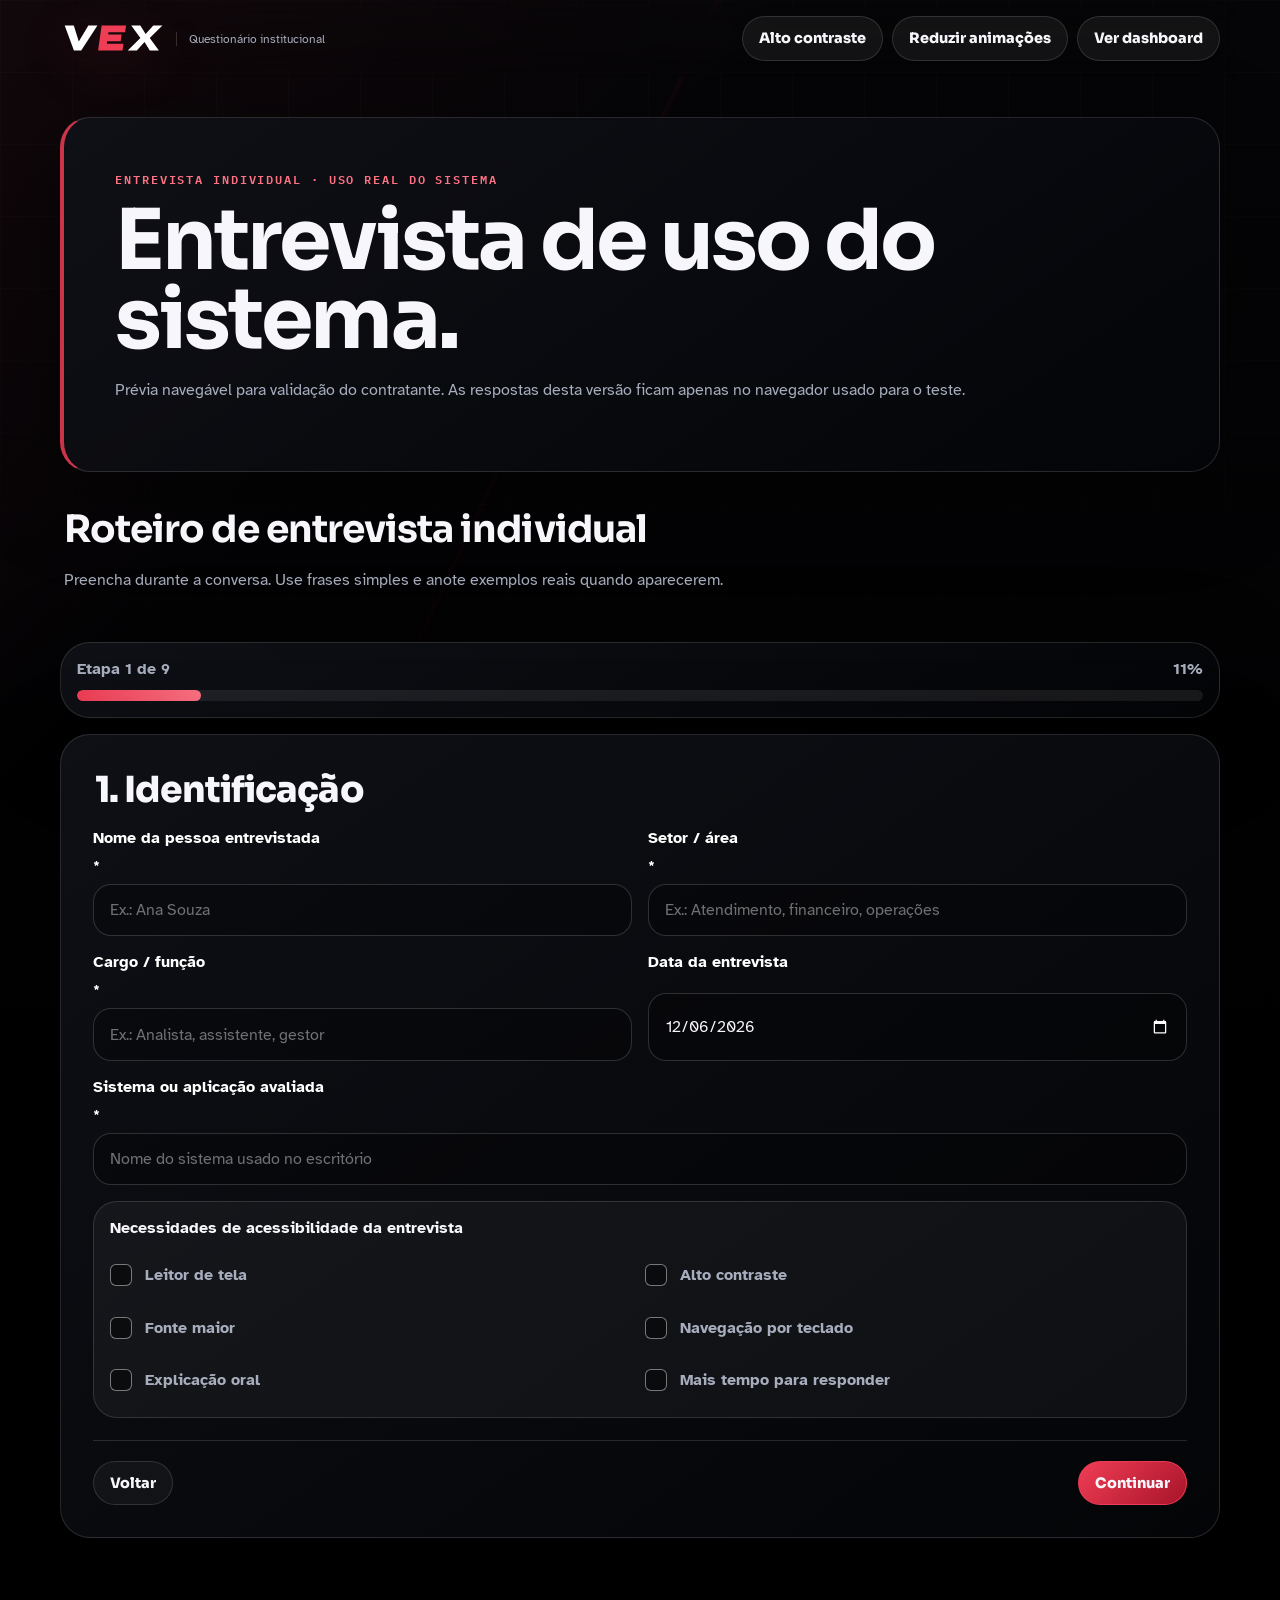
==== index.html @ c78209c9 "Versao estatica para GitHub Pages" ====
<!doctype html>
<html lang="pt-BR">
<head>
  <meta charset="utf-8" />
  <meta name="viewport" content="width=device-width, initial-scale=1" />
  <meta name="theme-color" content="#030305" />
  <title>VEX — Entrevista Individual de Uso do Sistema</title>
  <meta name="description" content="Questionário online acessível para entrevistas individuais sobre uso de sistemas, dificuldades e melhorias." />
  <link rel="preconnect" href="https://fonts.googleapis.com">
  <link rel="preconnect" href="https://fonts.gstatic.com" crossorigin>
  <link href="https://fonts.googleapis.com/css2?family=Atkinson+Hyperlegible:wght@400;700&family=IBM+Plex+Mono:wght@500;600&family=Sora:wght@500;600;700;800&display=swap" rel="stylesheet">
  <link rel="stylesheet" href="styles.css" />
</head>
<body>
  <a class="skip-link" href="#formulario">Pular para o formulário</a>
  <div class="ambient" aria-hidden="true">
    <div class="grid-light"></div>
  </div>

  <header class="topbar" role="banner">
    <a class="brand" href="#inicio" aria-label="VEX, início">
      <img class="brand-logo" src="assets/vex-logo.svg" alt="VEX" />
      <span><small>Questionário institucional</small></span>
    </a>
    <nav class="top-actions" aria-label="Controles de acessibilidade">
      <button class="pill-button" type="button" data-toggle-contrast aria-pressed="false">Alto contraste</button>
      <button class="pill-button" type="button" data-toggle-motion aria-pressed="false">Reduzir animações</button>
      <a class="pill-button link" href="admin.html">Ver dashboard</a>
    </nav>
  </header>

  <main id="inicio" class="site-shell">
    <section class="hero lean" aria-labelledby="hero-title">
      <div class="hero-copy reveal-up">
        <p class="eyebrow">Entrevista individual · uso real do sistema</p>
        <h1 id="hero-title">Entrevista de uso do sistema.</h1>
        <p class="hero-text">Prévia navegável para validação do contratante. As respostas desta versão ficam apenas no navegador usado para o teste.</p>
      </div>
    </section>

    <section id="formulario" class="form-section" aria-labelledby="form-title">
      <div class="form-heading reveal-up">
        <h2 id="form-title">Roteiro de entrevista individual</h2>
        <p>Preencha durante a conversa. Use frases simples e anote exemplos reais quando aparecerem.</p>
      </div>

      <div class="progress-wrap" aria-label="Progresso do formulário">
        <div class="progress-meta"><span id="stepLabel">Etapa 1 de 9</span><span id="progressPercent">11%</span></div>
        <div class="progress-track"><span id="progressBar"></span></div>
      </div>

      <div id="liveStatus" class="sr-only" aria-live="polite"></div>
      <div id="formAlert" class="form-alert" role="alert" hidden></div>

      <form id="interviewForm" class="glass-form" novalidate>
        <fieldset class="step active" data-step="1">
          <legend>1. Identificação</legend>
          <div class="field-grid two">
            <label>Nome da pessoa entrevistada <span aria-hidden="true">*</span>
              <input name="respondentName" autocomplete="name" required placeholder="Ex.: Ana Souza" />
            </label>
            <label>Setor / área <span aria-hidden="true">*</span>
              <input name="department" required placeholder="Ex.: Atendimento, financeiro, operações" />
            </label>
            <label>Cargo / função <span aria-hidden="true">*</span>
              <input name="role" required placeholder="Ex.: Analista, assistente, gestor" />
            </label>
            <label>Data da entrevista
              <input name="interviewDate" type="date" />
            </label>
            <label class="span-2">Sistema ou aplicação avaliada <span aria-hidden="true">*</span>
              <input name="systemName" required placeholder="Nome do sistema usado no escritório" />
            </label>
          </div>
          <div class="assistive-box">
            <strong>Necessidades de acessibilidade da entrevista</strong>
            <div class="check-grid" role="group" aria-label="Necessidades de acessibilidade">
              <label><input type="checkbox" name="accessibilityNeeds" value="Leitor de tela" /> Leitor de tela</label>
              <label><input type="checkbox" name="accessibilityNeeds" value="Alto contraste" /> Alto contraste</label>
              <label><input type="checkbox" name="accessibilityNeeds" value="Fonte maior" /> Fonte maior</label>
              <label><input type="checkbox" name="accessibilityNeeds" value="Navegação por teclado" /> Navegação por teclado</label>
              <label><input type="checkbox" name="accessibilityNeeds" value="Explicação oral" /> Explicação oral</label>
              <label><input type="checkbox" name="accessibilityNeeds" value="Mais tempo para responder" /> Mais tempo para responder</label>
            </div>
          </div>
        </fieldset>

        <fieldset class="step" data-step="2">
          <legend>2. Rotina de uso</legend>
          <label>Com que frequência você usa o sistema? <span aria-hidden="true">*</span>
            <textarea name="usageFrequency" required placeholder="Ex.: todos os dias, algumas vezes por semana, só em fechamento..."></textarea>
          </label>
          <label>Em quais momentos do dia ou da semana você costuma usar o sistema?
            <textarea name="usageMoments"></textarea>
          </label>
          <label>Quais são as principais tarefas que você faz no sistema? <span aria-hidden="true">*</span>
            <textarea name="mainTasks" required></textarea>
          </label>
          <label>Das tarefas acima, quais são as mais importantes para o seu trabalho?
            <textarea name="importantTasks"></textarea>
          </label>
        </fieldset>

        <fieldset class="step" data-step="3">
          <legend>3. Passo a passo do trabalho</legend>
          <label>Escolha uma tarefa importante e descreva como você faz hoje, passo a passo. <span aria-hidden="true">*</span>
            <textarea name="workflowSteps" required placeholder="1. Abro a tela...&#10;2. Procuro o cliente...&#10;3. Confiro..."></textarea>
          </label>
          <label>Existe alguma parte desse processo que você precisa repetir muitas vezes?
            <textarea name="repetitiveParts"></textarea>
          </label>
          <label>Existe alguma parte que depende de outra pessoa, planilha, mensagem ou controle fora do sistema?
            <textarea name="externalDependencies"></textarea>
          </label>
        </fieldset>

        <fieldset class="step" data-step="4">
          <legend>4. O que funciona bem</legend>
          <label>O que você acha fácil de usar no sistema?
            <textarea name="easyParts"></textarea>
          </label>
          <label>Existe alguma tela, botão, função ou relatório que ajuda bastante no seu trabalho?
            <textarea name="helpfulFeatures"></textarea>
          </label>
          <label>O que você não gostaria que mudasse?
            <textarea name="keepUnchanged"></textarea>
          </label>
        </fieldset>

        <fieldset class="step" data-step="5">
          <legend>5. Dificuldades e pontos de atrito</legend>
          <label>O que você acha confuso, demorado ou difícil no sistema? <span aria-hidden="true">*</span>
            <textarea name="confusingParts" required></textarea>
          </label>
          <label>Existe alguma tela ou etapa em que você costuma ter dúvida?
            <textarea name="doubtPoints"></textarea>
          </label>
          <label>O sistema apresenta erro, lentidão ou comportamento inesperado em algum momento?
            <textarea name="errorsOrSlowness"></textarea>
          </label>
          <label>Quando algo dá errado, como você resolve hoje?
            <textarea name="workaround"></textarea>
          </label>
        </fieldset>

        <fieldset class="step" data-step="6">
          <legend>6. Informações e melhorias</legend>
          <label>Existe alguma informação que você precisa, mas não encontra facilmente no sistema?
            <textarea name="missingInfo"></textarea>
          </label>
          <label>Existe algum relatório, filtro, aviso ou campo que faria falta se não existisse?
            <textarea name="essentialReports"></textarea>
          </label>
          <label>Existe algum relatório, filtro, aviso ou campo que você gostaria que existisse?
            <textarea name="desiredReports"></textarea>
          </label>
          <label>Se você pudesse mudar uma coisa no sistema, o que mudaria primeiro? <span aria-hidden="true">*</span>
            <textarea name="firstChange" required></textarea>
          </label>
        </fieldset>

        <fieldset class="step" data-step="7">
          <legend>7. Priorização</legend>
          <label>Que melhoria economizaria mais tempo no seu trabalho?
            <textarea name="timeSavingImprovement"></textarea>
          </label>
          <label>Que melhoria evitaria erros ou retrabalho?
            <textarea name="reworkReduction"></textarea>
          </label>
          <label>Tem alguma ideia simples que poderia melhorar o uso do sistema?
            <textarea name="simpleIdea"></textarea>
          </label>
          <div class="assistive-box">
            <strong>Na sua opinião, o que é mais urgente?</strong>
            <div class="check-grid" role="group" aria-label="Prioridades urgentes">
              <label><input type="checkbox" name="urgentPriorities" value="Melhorar velocidade" /> Melhorar velocidade</label>
              <label><input type="checkbox" name="urgentPriorities" value="Simplificar telas" /> Simplificar telas</label>
              <label><input type="checkbox" name="urgentPriorities" value="Reduzir etapas repetitivas" /> Reduzir etapas repetitivas</label>
              <label><input type="checkbox" name="urgentPriorities" value="Corrigir erros" /> Corrigir erros</label>
              <label><input type="checkbox" name="urgentPriorities" value="Criar relatórios ou filtros" /> Criar relatórios ou filtros</label>
              <label><input type="checkbox" name="urgentPriorities" value="Melhorar busca de informações" /> Melhorar busca de informações</label>
            </div>
            <label>Outro ponto urgente
              <input name="urgentPriorityOther" placeholder="Descreva se houver outro ponto" />
            </label>
          </div>
          <label>Explique por que esse ponto é importante.
            <textarea name="priorityReason"></textarea>
          </label>
        </fieldset>

        <fieldset class="step" data-step="8">
          <legend>8. Detalhes para melhoria do sistema</legend>
          <p class="step-help">Essas respostas ajudam a transformar a entrevista em backlog, telas, regras e critérios de aceite.</p>
          <label>Quando essa tarefa ou melhoria termina, o que precisa estar pronto?
            <textarea name="expectedOutcome" placeholder="Ex.: relatório gerado, cadastro finalizado, informação conferida, solicitação enviada..."></textarea>
          </label>
          <label>Quais informações a pessoa precisa preencher, consultar ou conferir nessa tarefa?
            <textarea name="dataInputsOutputs" placeholder="Liste campos, dados de entrada, informações consultadas e saídas esperadas."></textarea>
          </label>
          <label>Existe alguma regra, exceção ou cuidado importante nessa tarefa?
            <textarea name="businessRules" placeholder="Ex.: só pode alterar antes do fechamento, precisa validar status, depende de aprovação..."></textarea>
          </label>
          <label>Quem pode fazer essa ação no sistema?
            <textarea name="permissions" placeholder="Ex.: todos, somente financeiro, gestor, administrador, usuário responsável..."></textarea>
          </label>
          <label>Essa tarefa precisa se conectar com outro sistema, planilha, e-mail, WhatsApp ou API?
            <textarea name="integrationsNeeded"></textarea>
          </label>
          <label>Como saberemos que a melhoria ficou boa?
            <textarea name="successCriteria" placeholder="Ex.: menos cliques, menos retrabalho, relatório sai em segundos, usuário não precisa usar planilha..."></textarea>
          </label>
        </fieldset>

        <fieldset class="step" data-step="9">
          <legend>9. Fechamento</legend>
          <label>Observações livres da entrevista
            <textarea name="freeNotes" placeholder="Falas importantes, exemplos dados pela pessoa ou observações do entrevistador."></textarea>
          </label>
          <label>Resumo do entrevistador — principais dores identificadas
            <textarea name="interviewerSummaryPain"></textarea>
          </label>
          <label>Resumo do entrevistador — melhorias sugeridas
            <textarea name="interviewerSummaryImprovements"></textarea>
          </label>
          <label>Possível prioridade para análise
            <textarea name="interviewerPriority"></textarea>
          </label>
          <label class="consent"><input type="checkbox" name="consent" required /> Confirmo que as respostas podem ser armazenadas para análise interna das melhorias do sistema. <span aria-hidden="true">*</span></label>
        </fieldset>

        <div class="form-nav">
          <button class="secondary" type="button" id="prevBtn">Voltar</button>
          <button class="primary" type="button" id="nextBtn">Continuar</button>
          <button class="primary submit" type="submit" id="submitBtn">Salvar entrevista</button>
        </div>
      </form>
    </section>
  </main>

  <dialog id="successDialog" aria-labelledby="successTitle">
    <div class="dialog-card">
      <button class="dialog-close" type="button" aria-label="Fechar mensagem">×</button>
      <p class="eyebrow">Entrevista salva</p>
      <h2 id="successTitle">Resposta organizada com sucesso.</h2>
      <p id="successMessage"></p>
      <div id="qualityBox" class="quality-box"></div>
      <div class="dialog-actions">
        <a class="pill-button link" href="admin.html">Ver dashboard</a>
        <button class="primary" type="button" id="newInterviewBtn">Nova entrevista</button>
      </div>
    </div>
  </dialog>

  <script src="static-store.js" defer></script>
  <script src="app.js" defer></script>
</body>
</html>
---- styles.css ----
:root {
  color-scheme: dark;
  --bg: #030305;
  --panel: rgba(15, 17, 25, 0.72);
  --panel-strong: rgba(22, 24, 34, 0.88);
  --text: #f7f7fb;
  --muted: #a7adbd;
  --line: rgba(255,255,255,.13);
  --accent: #ef3d55;
  --accent-2: #ff7284;
  --ok: #57e39f;
  --warn: #ffd166;
  --danger: #ff6b6b;
  --focus: #ffffff;
  --radius-xl: 30px;
  --radius-lg: 22px;
  --shadow: 0 24px 90px rgba(0,0,0,.48);
  --max: 1160px;
  --font-display: "Sora", system-ui, -apple-system, BlinkMacSystemFont, "Segoe UI", sans-serif;
  --font-body: "Atkinson Hyperlegible", system-ui, -apple-system, BlinkMacSystemFont, "Segoe UI", sans-serif;
  --font-mono: "IBM Plex Mono", ui-monospace, SFMono-Regular, Menlo, Consolas, monospace;
  font-family: var(--font-body);
}

* { box-sizing: border-box; }
html { scroll-behavior: smooth; }
body {
  margin: 0;
  min-height: 100vh;
  background:
    linear-gradient(135deg, rgba(239,61,85,.055), transparent 28%),
    linear-gradient(180deg, #050507 0%, #020203 55%, #000 100%);
  color: var(--text);
  overflow-x: hidden;
}
body.reduce-motion *, body.reduce-motion *::before, body.reduce-motion *::after {
  animation-duration: .001ms !important;
  animation-iteration-count: 1 !important;
  transition-duration: .001ms !important;
  scroll-behavior: auto !important;
}
body.high-contrast {
  --bg: #000;
  --panel: #050505;
  --panel-strong: #090909;
  --text: #fff;
  --muted: #e6e6e6;
  --line: #fff;
  --accent: #ff3355;
  --focus: #ffe600;
}

button, input, textarea, select { font: inherit; }
a { color: inherit; }
.skip-link {
  position: fixed;
  top: 12px;
  left: 12px;
  z-index: 100;
  transform: translateY(-150%);
  background: var(--focus);
  color: #000;
  padding: .8rem 1rem;
  border-radius: 999px;
  font-weight: 800;
}
.skip-link:focus { transform: translateY(0); }
:focus-visible {
  outline: 3px solid var(--focus);
  outline-offset: 4px;
  border-radius: 12px;
}
.sr-only {
  position: absolute !important;
  width: 1px; height: 1px;
  padding: 0; margin: -1px;
  overflow: hidden; clip: rect(0, 0, 0, 0);
  white-space: nowrap; border: 0;
}

.ambient { position: fixed; inset: 0; z-index: -1; overflow: hidden; pointer-events: none; }
.grid-light {
  position: absolute; inset: 0;
  background-image:
    linear-gradient(rgba(255,255,255,.026) 1px, transparent 1px),
    linear-gradient(90deg, rgba(255,255,255,.026) 1px, transparent 1px),
    linear-gradient(115deg, transparent 0 42%, rgba(239,61,85,.08) 42.15%, transparent 42.6% 100%);
  background-size: 72px 72px, 72px 72px, 100% 100%;
  mask-image: linear-gradient(to bottom, black 0%, rgba(0,0,0,.78) 45%, transparent 100%);
  opacity: .72;
}

.topbar {
  position: sticky; top: 0; z-index: 20;
  display: flex; justify-content: space-between; align-items: center; gap: 1rem;
  max-width: calc(var(--max) + 2rem); margin: 0 auto; padding: 1rem;
  backdrop-filter: blur(18px);
}
.brand { display: inline-flex; align-items: center; gap: .75rem; text-decoration: none; }
.brand-logo {
  width: 104px;
  height: auto;
  display: block;
  filter: drop-shadow(0 12px 26px rgba(239,61,85,.18));
}
.brand strong { display: block; letter-spacing: .16em; font-family: var(--font-display); }
.brand small { display: block; color: var(--muted); font-size: .72rem; margin-top: .1rem; border-left: 1px solid rgba(255,255,255,.16); padding-left: .75rem; }
.top-actions { display: flex; gap: .55rem; flex-wrap: wrap; justify-content: flex-end; }
.pill-button, .primary, .secondary {
  border: 1px solid var(--line);
  border-radius: 999px;
  padding: .78rem 1rem;
  color: var(--text);
  background: rgba(255,255,255,.06);
  cursor: pointer;
  text-decoration: none;
  font-weight: 800;
  font-family: var(--font-display);
  font-size: .9rem;
  min-height: 44px;
  transition: transform .2s ease, border-color .2s ease, background .2s ease, box-shadow .2s ease;
}
.pill-button:hover, .primary:hover, .secondary:hover { transform: translateY(-2px); border-color: rgba(239,61,85,.7); box-shadow: 0 12px 30px rgba(239,61,85,.12); }
.primary { background: linear-gradient(135deg, var(--accent), #a8142a); border-color: rgba(239,61,85,.9); }
.secondary { background: rgba(255,255,255,.04); }

.site-shell { width: min(var(--max), calc(100% - 2rem)); margin: 0 auto; padding: 2.5rem 0 5rem; }
.hero { display: grid; grid-template-columns: minmax(0, 1.2fr) minmax(300px, .8fr); gap: 1.2rem; align-items: stretch; min-height: 52vh; }
.hero.lean { grid-template-columns: 1fr; min-height: auto; }
.hero.compact { min-height: auto; grid-template-columns: 1fr; }
.hero-copy, .glass-form, .progress-wrap, .admin-panel {
  border: 1px solid var(--line);
  border-radius: var(--radius-xl);
  background: linear-gradient(145deg, rgba(16,18,24,.88), rgba(5,6,9,.78));
  box-shadow: var(--shadow);
  backdrop-filter: blur(22px);
}
.hero-copy { padding: clamp(1.8rem, 5vw, 3.2rem); border-left: 4px solid rgba(239,61,85,.85); }
.eyebrow { color: var(--accent-2); text-transform: uppercase; letter-spacing: .16em; font-size: .74rem; font-weight: 600; margin: 0 0 .8rem; font-family: var(--font-mono); }
h1 { font-family: var(--font-display); font-size: clamp(2.4rem, 7vw, 5.25rem); line-height: .94; margin: 0 0 1rem; letter-spacing: -.035em; }
h2 { font-family: var(--font-display); font-size: clamp(1.55rem, 3vw, 2.35rem); line-height: 1.05; margin: 0 0 .8rem; letter-spacing: -.025em; }
.hero-text, .form-heading p { color: var(--muted); line-height: 1.75; }
.form-section { margin-top: 1.4rem; }
.form-heading { padding: 1rem .25rem; }
.progress-wrap { padding: 1rem; margin: 1rem 0; }
.progress-meta { display: flex; justify-content: space-between; font-weight: 800; color: var(--muted); margin-bottom: .7rem; }
.progress-track { height: 11px; background: rgba(255,255,255,.08); border-radius: 999px; overflow: hidden; }
.progress-track span { display: block; height: 100%; width: 12%; border-radius: inherit; background: linear-gradient(90deg, var(--accent), var(--accent-2)); transition: width .35s ease; }
.form-alert { margin: 1rem 0; padding: 1rem; border-radius: 18px; background: rgba(255,107,107,.12); border: 1px solid rgba(255,107,107,.5); color: #fff; }

.glass-form { padding: clamp(1rem, 3vw, 2rem); }
.step { display: none; border: 0; padding: 0; margin: 0; animation: stepIn .36s ease both; }
.step.active { display: grid; gap: 1rem; }
@keyframes stepIn { from { opacity: 0; transform: translateY(14px); } to { opacity: 1; transform: translateY(0); } }
legend { font-family: var(--font-display); font-size: clamp(1.55rem, 3vw, 2.25rem); font-weight: 800; letter-spacing: -.025em; margin-bottom: 1rem; }
.step-help {
  max-width: 72ch;
  margin: -.35rem 0 .5rem;
  color: var(--muted);
  line-height: 1.65;
}
.field-grid { display: grid; gap: 1rem; }
.field-grid.two { grid-template-columns: repeat(2, minmax(0, 1fr)); }
.span-2 { grid-column: span 2; }
label { display: grid; gap: .5rem; color: #fff; font-weight: 700; }
input:not([type="checkbox"]), textarea {
  width: 100%; border: 1px solid rgba(255,255,255,.16); border-radius: 18px;
  background: rgba(0,0,0,.28); color: var(--text); padding: .95rem 1rem;
  min-height: 48px;
  font-family: var(--font-body);
  font-weight: 400;
  transition: border-color .2s ease, box-shadow .2s ease, background .2s ease;
}
textarea { min-height: 138px; resize: vertical; line-height: 1.55; }
input::placeholder, textarea::placeholder { color: rgba(255,255,255,.42); }
input:not([type="checkbox"]):focus, textarea:focus { border-color: var(--accent); box-shadow: 0 0 0 5px rgba(239,61,85,.14); background: rgba(0,0,0,.42); }
input:not([type="checkbox"])[aria-invalid="true"], textarea[aria-invalid="true"] { border-color: var(--danger); }
.assistive-box { border: 1px solid var(--line); border-radius: 24px; padding: 1rem; background: rgba(255,255,255,.045); display: grid; gap: 1rem; }
.check-grid { display: grid; grid-template-columns: repeat(2, minmax(0, 1fr)); gap: .65rem; }
.check-grid label, .consent {
  font-weight: 700;
  line-height: 1.25;
  color: var(--muted);
  grid-template-columns: 24px 1fr;
  display: grid;
  align-items: center;
  justify-content: start;
  column-gap: .7rem;
  min-height: 42px;
}
input[type="checkbox"] {
  appearance: none;
  -webkit-appearance: none;
  width: 22px;
  height: 22px;
  min-height: 22px;
  margin: 0;
  border: 1.5px solid rgba(255,255,255,.45);
  border-radius: 6px;
  background: rgba(0,0,0,.42);
  display: grid;
  place-content: center;
  transition: background .16s ease, border-color .16s ease, box-shadow .16s ease;
}
input[type="checkbox"]::before {
  content: "";
  width: 11px;
  height: 7px;
  border-left: 2px solid #fff;
  border-bottom: 2px solid #fff;
  transform: rotate(-45deg) scale(0);
  transform-origin: center;
  transition: transform .14s ease;
}
input[type="checkbox"]:checked {
  background: linear-gradient(135deg, var(--accent), #9f1024);
  border-color: rgba(239,61,85,.95);
  box-shadow: 0 0 0 4px rgba(239,61,85,.14);
}
input[type="checkbox"]:checked::before { transform: rotate(-45deg) scale(1); }
input[type="checkbox"]:focus-visible { outline: 3px solid var(--focus); outline-offset: 4px; }
.form-nav { display: flex; justify-content: space-between; gap: 1rem; margin-top: 1.4rem; border-top: 1px solid var(--line); padding-top: 1.2rem; }
.submit { display: none; }

dialog { border: 0; padding: 0; background: transparent; color: var(--text); max-width: min(640px, calc(100% - 2rem)); }
dialog::backdrop { background: rgba(0,0,0,.72); backdrop-filter: blur(10px); }
.dialog-card { border: 1px solid var(--line); border-radius: 30px; background: var(--panel-strong); padding: 2rem; box-shadow: var(--shadow); position: relative; }
.dialog-close { position: absolute; top: 1rem; right: 1rem; width: 44px; height: 44px; border-radius: 999px; border: 1px solid var(--line); background: rgba(255,255,255,.06); color: var(--text); font-size: 1.5rem; cursor: pointer; }
.dialog-actions { display: flex; gap: .8rem; flex-wrap: wrap; margin-top: 1rem; }
.quality-box { display: grid; gap: .45rem; margin-top: 1rem; color: var(--muted); }

.reveal-up { opacity: 0; transform: translateY(22px); animation: revealUp .75s ease forwards; }
.reveal-up:nth-child(2) { animation-delay: .12s; }
@keyframes revealUp { to { opacity: 1; transform: translateY(0); } }

.tag { display: inline-flex; padding: .22rem .5rem; border: 1px solid rgba(239,61,85,.4); border-radius: 999px; margin: .1rem; color: #fff; }
.dashboard-grid { display: grid; grid-template-columns: repeat(4, minmax(0, 1fr)); gap: 1rem; margin: 1.2rem 0; }
.metric-card, .dash-card {
  border: 1px solid rgba(255,255,255,.11);
  border-radius: 24px;
  background: linear-gradient(145deg, rgba(255,255,255,.055), rgba(0,0,0,.18));
  padding: 1rem;
}
.metric-card span { display: block; color: var(--muted); font-size: .78rem; font-weight: 600; text-transform: uppercase; letter-spacing: .08em; font-family: var(--font-mono); }
.metric-card strong { display: block; margin-top: .4rem; font-family: var(--font-display); font-size: clamp(1.8rem, 4vw, 3rem); letter-spacing: -.035em; }
.dashboard-columns { display: grid; grid-template-columns: repeat(2, minmax(0, 1fr)); gap: 1rem; }
.dash-card h3 { margin: 0 0 .8rem; font-size: 1.05rem; font-family: var(--font-display); }
.bar-meta strong { font-family: var(--font-display); }
.bar-list { display: grid; gap: .7rem; }
.bar-row { display: grid; gap: .35rem; }
.bar-meta { display: flex; justify-content: space-between; gap: 1rem; color: var(--muted); font-size: .92rem; }
.bar-track { height: 10px; border-radius: 999px; overflow: hidden; background: rgba(255,255,255,.08); }
.bar-track span { display: block; height: 100%; min-width: 3px; background: linear-gradient(90deg, var(--accent), rgba(239,61,85,.35)); border-radius: inherit; }
.empty-state { color: var(--muted); padding: .6rem 0; }

@media (prefers-reduced-motion: reduce) {
  *, *::before, *::after { animation-duration: .001ms !important; transition-duration: .001ms !important; scroll-behavior: auto !important; }
}
@media (max-width: 820px) {
  .topbar, .hero { grid-template-columns: 1fr; }
  .topbar { position: relative; align-items: flex-start; flex-direction: column; }
  .field-grid.two, .check-grid { grid-template-columns: 1fr; }
  .dashboard-grid, .dashboard-columns { grid-template-columns: 1fr; }
  .span-2 { grid-column: auto; }
  .form-nav { flex-direction: column-reverse; }
  .form-nav button { width: 100%; }
  h1 { letter-spacing: -.05em; }
}
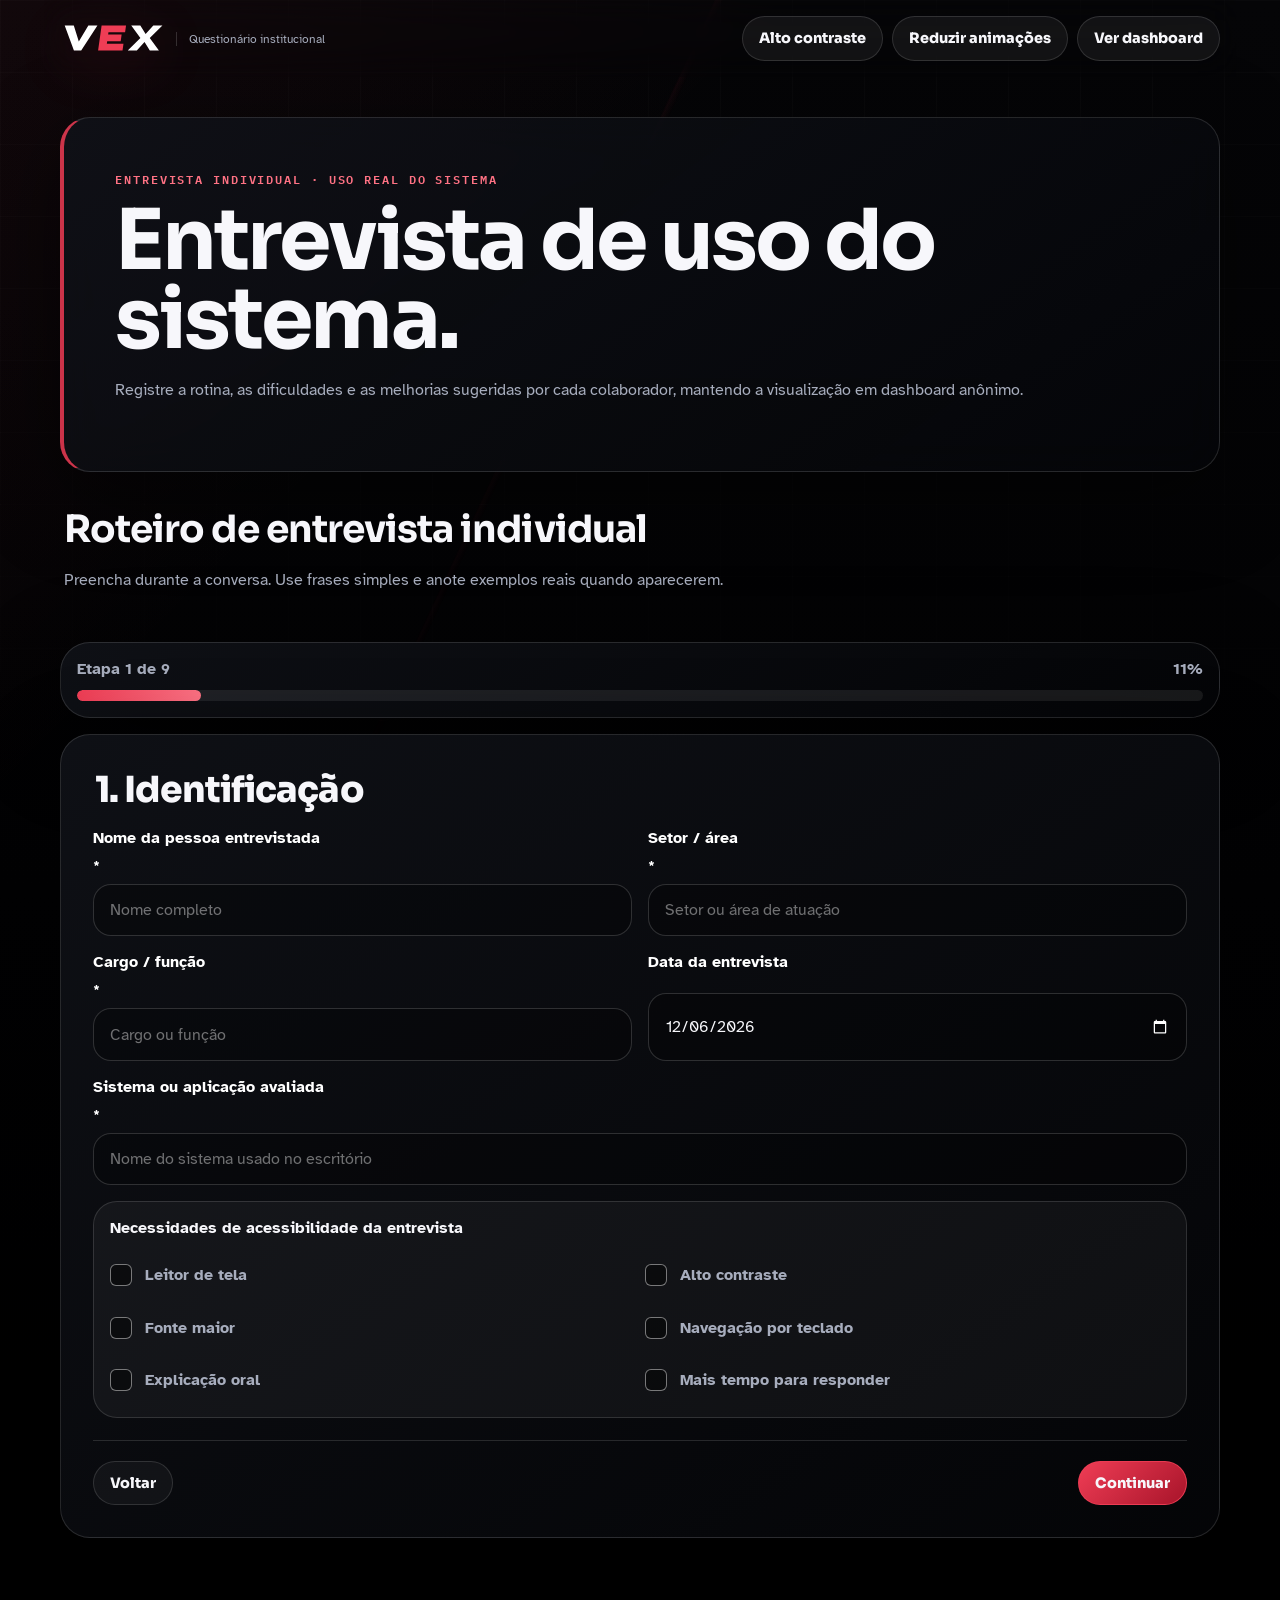
==== commit b043bdf9: "Limpa linguagem de demo para GitHub Pages" ====
--- a/index.html
+++ b/index.html
@@ -34,7 +34,7 @@
       <div class="hero-copy reveal-up">
         <p class="eyebrow">Entrevista individual · uso real do sistema</p>
         <h1 id="hero-title">Entrevista de uso do sistema.</h1>
-        <p class="hero-text">Prévia navegável para validação do contratante. As respostas desta versão ficam apenas no navegador usado para o teste.</p>
+        <p class="hero-text">Registre a rotina, as dificuldades e as melhorias sugeridas por cada colaborador, mantendo a visualização em dashboard anônimo.</p>
       </div>
     </section>
 
@@ -57,13 +57,13 @@
           <legend>1. Identificação</legend>
           <div class="field-grid two">
             <label>Nome da pessoa entrevistada <span aria-hidden="true">*</span>
-              <input name="respondentName" autocomplete="name" required placeholder="Ex.: Ana Souza" />
+              <input name="respondentName" autocomplete="name" required placeholder="Nome completo" />
             </label>
             <label>Setor / área <span aria-hidden="true">*</span>
-              <input name="department" required placeholder="Ex.: Atendimento, financeiro, operações" />
+              <input name="department" required placeholder="Setor ou área de atuação" />
             </label>
             <label>Cargo / função <span aria-hidden="true">*</span>
-              <input name="role" required placeholder="Ex.: Analista, assistente, gestor" />
+              <input name="role" required placeholder="Cargo ou função" />
             </label>
             <label>Data da entrevista
               <input name="interviewDate" type="date" />
@@ -88,7 +88,7 @@
         <fieldset class="step" data-step="2">
           <legend>2. Rotina de uso</legend>
           <label>Com que frequência você usa o sistema? <span aria-hidden="true">*</span>
-            <textarea name="usageFrequency" required placeholder="Ex.: todos os dias, algumas vezes por semana, só em fechamento..."></textarea>
+            <textarea name="usageFrequency" required placeholder="Descreva a frequência de uso"></textarea>
           </label>
           <label>Em quais momentos do dia ou da semana você costuma usar o sistema?
             <textarea name="usageMoments"></textarea>
@@ -193,22 +193,22 @@
           <legend>8. Detalhes para melhoria do sistema</legend>
           <p class="step-help">Essas respostas ajudam a transformar a entrevista em backlog, telas, regras e critérios de aceite.</p>
           <label>Quando essa tarefa ou melhoria termina, o que precisa estar pronto?
-            <textarea name="expectedOutcome" placeholder="Ex.: relatório gerado, cadastro finalizado, informação conferida, solicitação enviada..."></textarea>
+            <textarea name="expectedOutcome" placeholder="Descreva o resultado esperado ao concluir a tarefa"></textarea>
           </label>
           <label>Quais informações a pessoa precisa preencher, consultar ou conferir nessa tarefa?
             <textarea name="dataInputsOutputs" placeholder="Liste campos, dados de entrada, informações consultadas e saídas esperadas."></textarea>
           </label>
           <label>Existe alguma regra, exceção ou cuidado importante nessa tarefa?
-            <textarea name="businessRules" placeholder="Ex.: só pode alterar antes do fechamento, precisa validar status, depende de aprovação..."></textarea>
+            <textarea name="businessRules" placeholder="Descreva regras, validações, exceções ou aprovações importantes"></textarea>
           </label>
           <label>Quem pode fazer essa ação no sistema?
-            <textarea name="permissions" placeholder="Ex.: todos, somente financeiro, gestor, administrador, usuário responsável..."></textarea>
+            <textarea name="permissions" placeholder="Informe perfis, áreas ou responsáveis autorizados"></textarea>
           </label>
           <label>Essa tarefa precisa se conectar com outro sistema, planilha, e-mail, WhatsApp ou API?
             <textarea name="integrationsNeeded"></textarea>
           </label>
           <label>Como saberemos que a melhoria ficou boa?
-            <textarea name="successCriteria" placeholder="Ex.: menos cliques, menos retrabalho, relatório sai em segundos, usuário não precisa usar planilha..."></textarea>
+            <textarea name="successCriteria" placeholder="Descreva sinais objetivos de melhoria percebida"></textarea>
           </label>
         </fieldset>
 
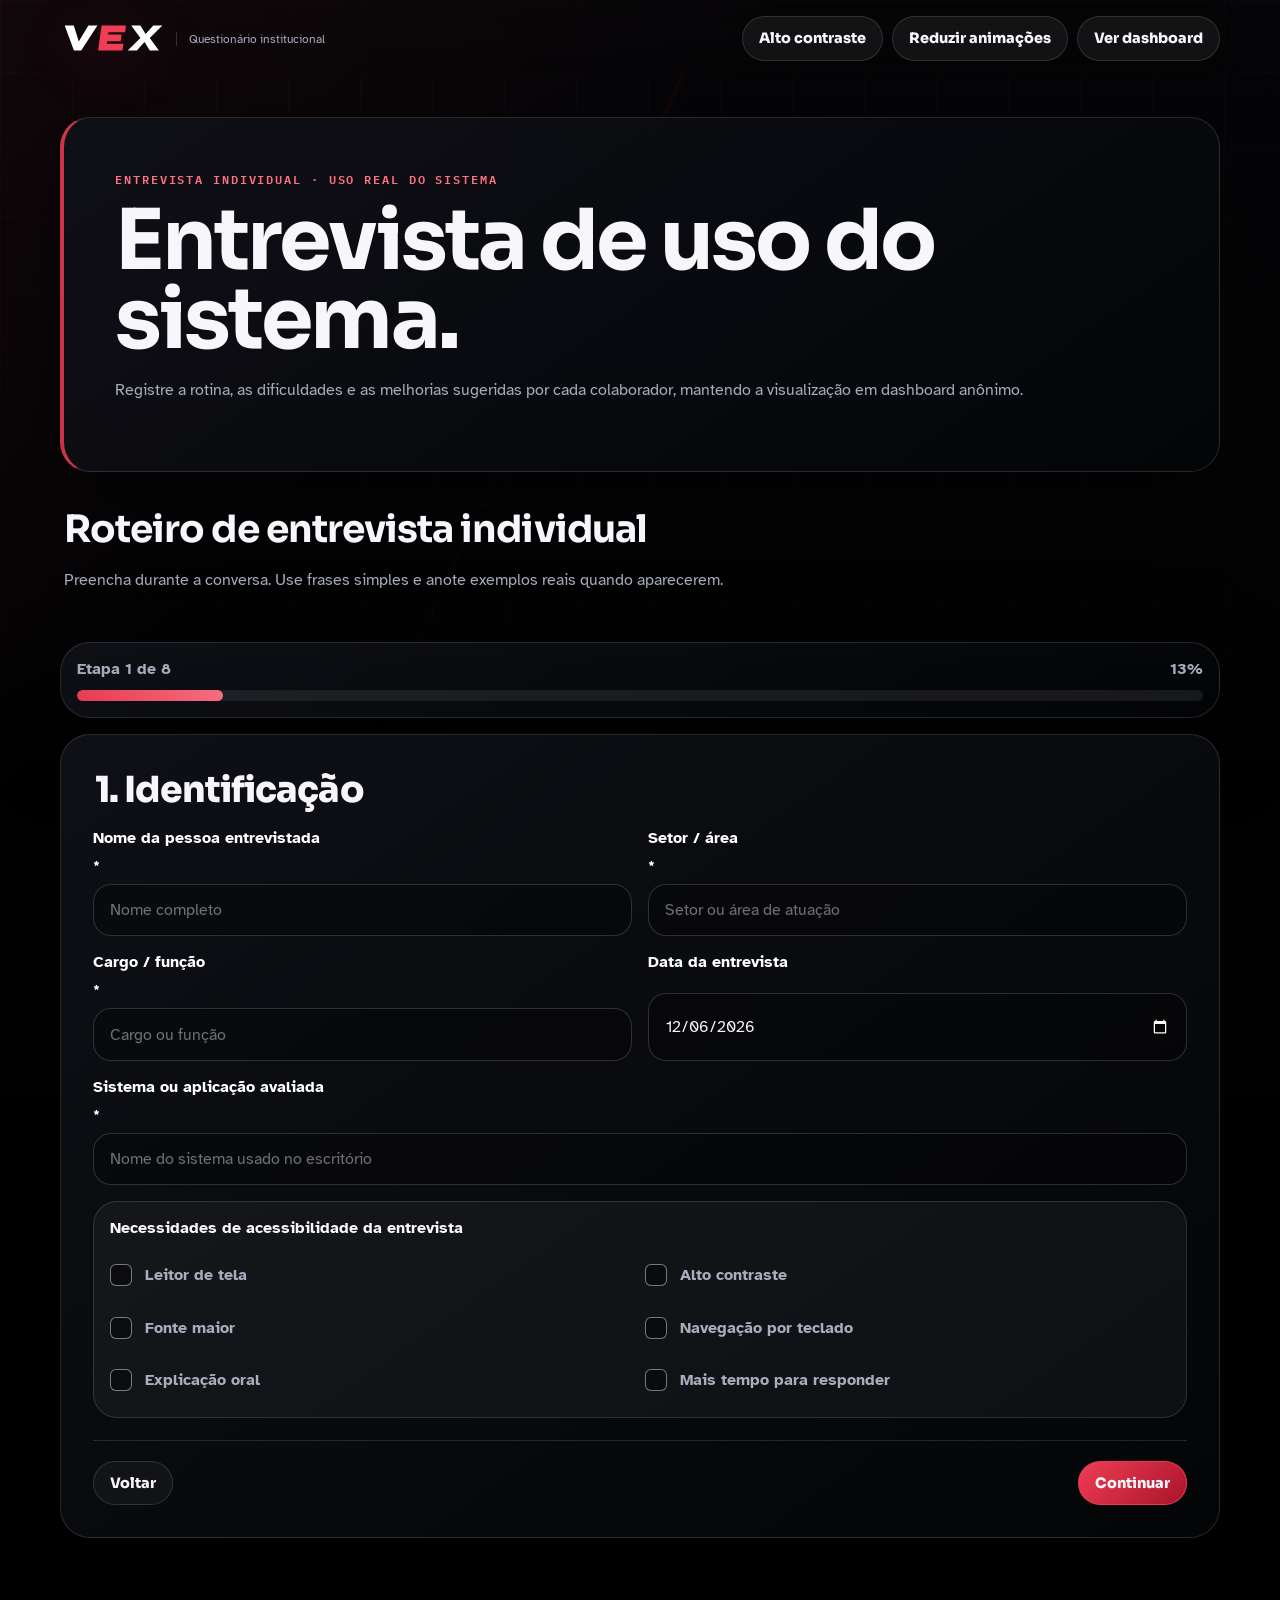
==== commit 093b3581: "Remove item 8 do questionario" ====
--- a/index.html
+++ b/index.html
@@ -190,30 +190,7 @@
         </fieldset>
 
         <fieldset class="step" data-step="8">
-          <legend>8. Detalhes para melhoria do sistema</legend>
-          <p class="step-help">Essas respostas ajudam a transformar a entrevista em backlog, telas, regras e critérios de aceite.</p>
-          <label>Quando essa tarefa ou melhoria termina, o que precisa estar pronto?
-            <textarea name="expectedOutcome" placeholder="Descreva o resultado esperado ao concluir a tarefa"></textarea>
-          </label>
-          <label>Quais informações a pessoa precisa preencher, consultar ou conferir nessa tarefa?
-            <textarea name="dataInputsOutputs" placeholder="Liste campos, dados de entrada, informações consultadas e saídas esperadas."></textarea>
-          </label>
-          <label>Existe alguma regra, exceção ou cuidado importante nessa tarefa?
-            <textarea name="businessRules" placeholder="Descreva regras, validações, exceções ou aprovações importantes"></textarea>
-          </label>
-          <label>Quem pode fazer essa ação no sistema?
-            <textarea name="permissions" placeholder="Informe perfis, áreas ou responsáveis autorizados"></textarea>
-          </label>
-          <label>Essa tarefa precisa se conectar com outro sistema, planilha, e-mail, WhatsApp ou API?
-            <textarea name="integrationsNeeded"></textarea>
-          </label>
-          <label>Como saberemos que a melhoria ficou boa?
-            <textarea name="successCriteria" placeholder="Descreva sinais objetivos de melhoria percebida"></textarea>
-          </label>
-        </fieldset>
-
-        <fieldset class="step" data-step="9">
-          <legend>9. Fechamento</legend>
+          <legend>8. Fechamento</legend>
           <label>Observações livres da entrevista
             <textarea name="freeNotes" placeholder="Falas importantes, exemplos dados pela pessoa ou observações do entrevistador."></textarea>
           </label>
@@ -223,7 +200,7 @@
           <label>Resumo do entrevistador — melhorias sugeridas
             <textarea name="interviewerSummaryImprovements"></textarea>
           </label>
-          <label>Possível prioridade para análise
+          <label>Observações para análise posterior
             <textarea name="interviewerPriority"></textarea>
           </label>
           <label class="consent"><input type="checkbox" name="consent" required /> Confirmo que as respostas podem ser armazenadas para análise interna das melhorias do sistema. <span aria-hidden="true">*</span></label>
--- a/styles.css
+++ b/styles.css
@@ -253,6 +253,22 @@
 .bar-track span { display: block; height: 100%; min-width: 3px; background: linear-gradient(90deg, var(--accent), rgba(239,61,85,.35)); border-radius: inherit; }
 .empty-state { color: var(--muted); padding: .6rem 0; }
 
+/* Proteção final de layout: evita qualquer conteúdo saindo das boxes em mobile/desktop. */
+img, svg, video, canvas { max-width: 100%; height: auto; }
+button, input, textarea, select, label, .pill-button, .primary, .secondary { min-width: 0; }
+.hero-copy, .glass-form, .progress-wrap, .admin-panel, .assistive-box, .metric-card, .dash-card, .dialog-card {
+  min-width: 0;
+  overflow: hidden;
+}
+.field-grid, .check-grid, .dashboard-grid, .dashboard-columns, .bar-list, .bar-row, .form-nav, .top-actions { min-width: 0; }
+.field-grid > *, .check-grid > *, .dashboard-grid > *, .dashboard-columns > *, .dialog-actions > * { min-width: 0; }
+input:not([type="checkbox"]), textarea { max-width: 100%; }
+.hero-text, .form-heading p, .step-help, label, .check-grid label, .consent, .bar-meta strong, .bar-meta span, .metric-card span, .dash-card h3, .empty-state {
+  overflow-wrap: anywhere;
+  word-break: normal;
+}
+.bar-meta { min-width: 0; }
+
 @media (prefers-reduced-motion: reduce) {
   *, *::before, *::after { animation-duration: .001ms !important; transition-duration: .001ms !important; scroll-behavior: auto !important; }
 }
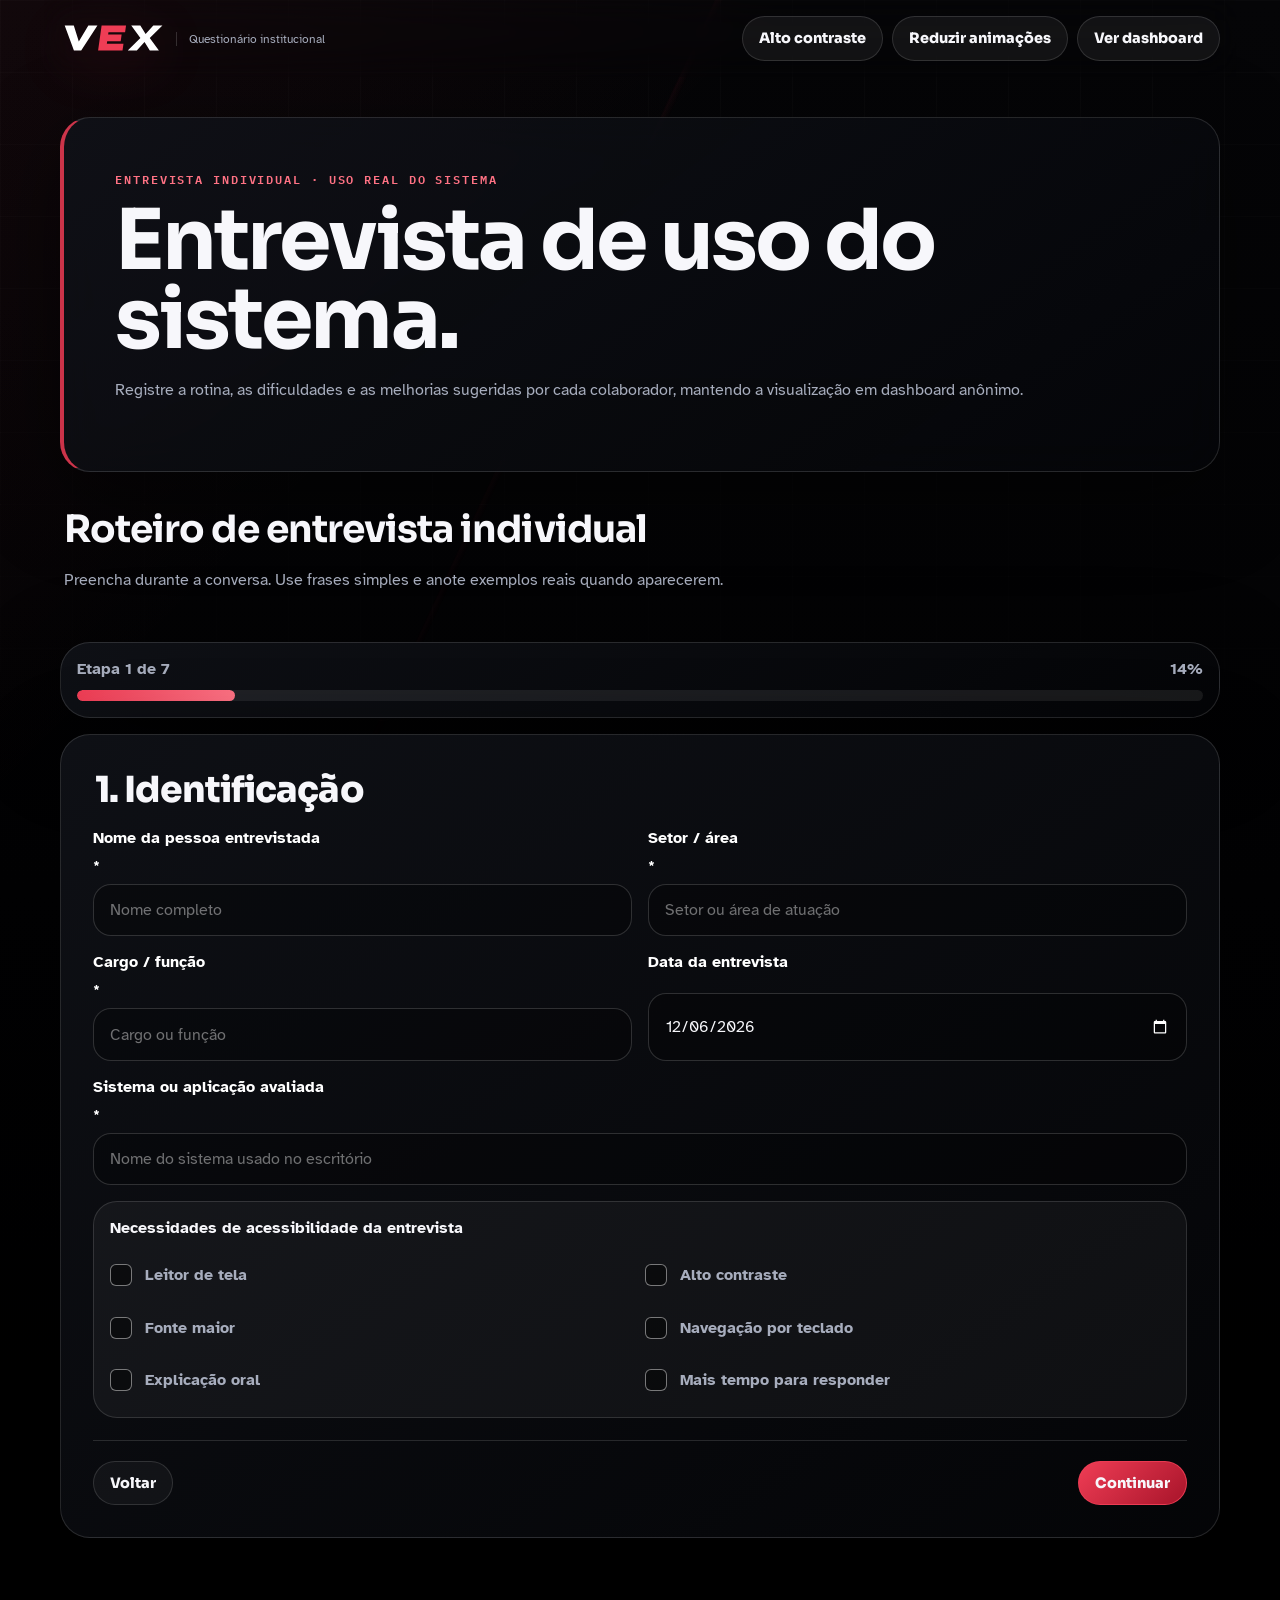
==== commit f8f79bbb: "Reduz questionario para sete etapas" ====
--- a/index.html
+++ b/index.html
@@ -160,7 +160,7 @@
         </fieldset>
 
         <fieldset class="step" data-step="7">
-          <legend>7. Priorização</legend>
+          <legend>7. Melhorias e fechamento</legend>
           <label>Que melhoria economizaria mais tempo no seu trabalho?
             <textarea name="timeSavingImprovement"></textarea>
           </label>
@@ -187,10 +187,9 @@
           <label>Explique por que esse ponto é importante.
             <textarea name="priorityReason"></textarea>
           </label>
-        </fieldset>
-
-        <fieldset class="step" data-step="8">
-          <legend>8. Fechamento</legend>
+
+          <div class="assistive-box closing-inline" aria-label="Fechamento da entrevista">
+            <strong>Fechamento da entrevista</strong>
           <label>Observações livres da entrevista
             <textarea name="freeNotes" placeholder="Falas importantes, exemplos dados pela pessoa ou observações do entrevistador."></textarea>
           </label>
@@ -204,6 +203,7 @@
             <textarea name="interviewerPriority"></textarea>
           </label>
           <label class="consent"><input type="checkbox" name="consent" required /> Confirmo que as respostas podem ser armazenadas para análise interna das melhorias do sistema. <span aria-hidden="true">*</span></label>
+          </div>
         </fieldset>
 
         <div class="form-nav">
